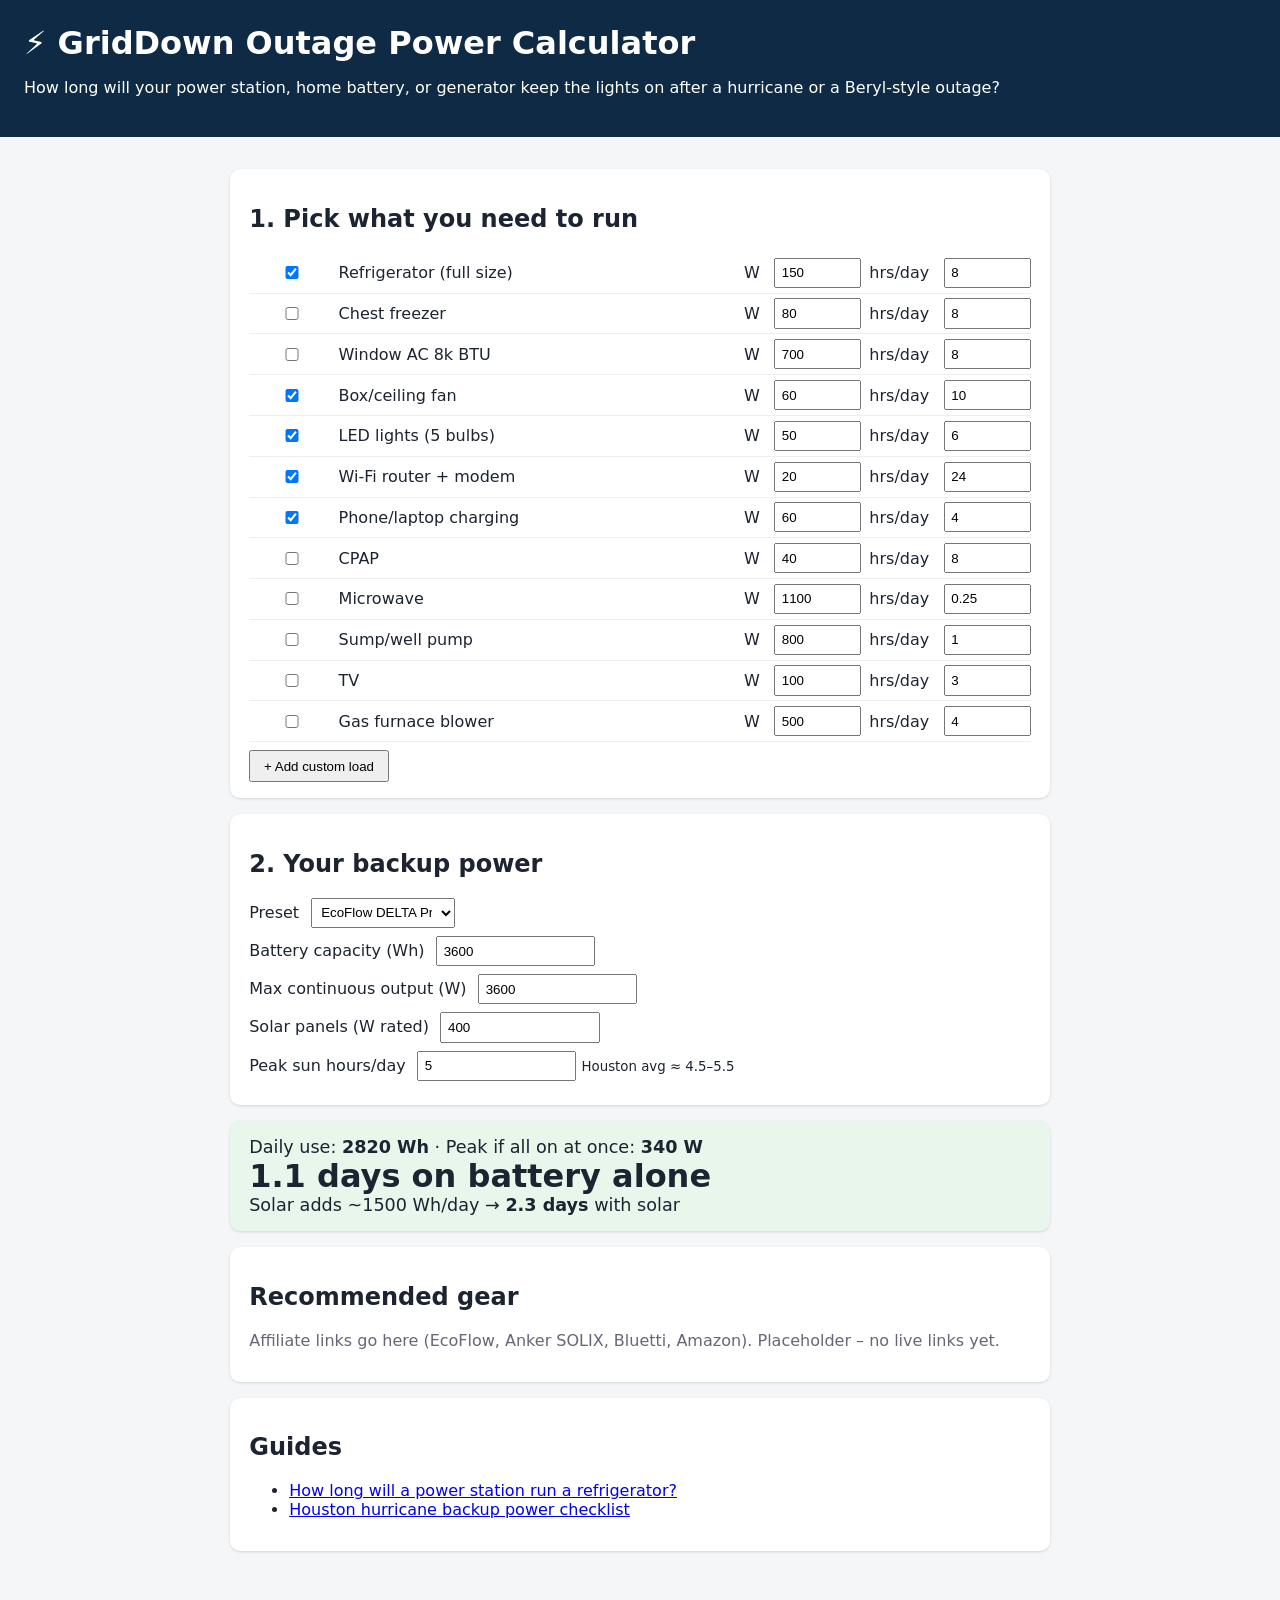
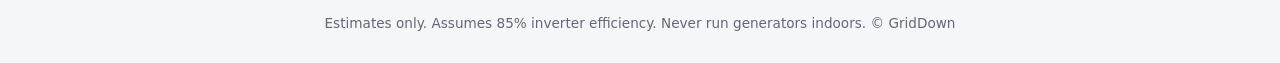
==== index.html @ 47492e11 "Initial site" ====
<!doctype html><html lang="en"><head><meta charset="utf-8"><meta name="viewport" content="width=device-width,initial-scale=1">
<title>Outage Power Calculator – How long will my power station or battery run my house? | GridDown</title>
<meta name="description" content="Free backup power calculator for hurricane and grid outages. Pick appliances, enter your EcoFlow, Powerwall, or generator capacity, and see runtime and solar recharge time. Built for Houston & Gulf Coast.">
<link rel="stylesheet" href="style.css"></head><body>
<header><h1>⚡ GridDown Outage Power Calculator</h1><p>How long will your power station, home battery, or generator keep the lights on after a hurricane or a Beryl-style outage?</p></header>
<main>
<section class="card"><h2>1. Pick what you need to run</h2><div id="apps"></div>
<button id="add">+ Add custom load</button></section>
<section class="card"><h2>2. Your backup power</h2>
<label>Preset <select id="preset"></select></label>
<label>Battery capacity (Wh) <input id="wh" type="number" value="3600"></label>
<label>Max continuous output (W) <input id="out" type="number" value="3600"></label>
<label>Solar panels (W rated) <input id="solar" type="number" value="400"></label>
<label>Peak sun hours/day <input id="psh" type="number" step="0.1" value="5"> <small>Houston avg ≈ 4.5–5.5</small></label></section>
<section class="card result" id="result"></section>
<section class="card"><h2>Recommended gear</h2><p class="muted">Affiliate links go here (EcoFlow, Anker SOLIX, Bluetti, Amazon). Placeholder – no live links yet.</p></section>
<section class="card"><h2>Guides</h2><ul><li><a href="guides/fridge-runtime.html">How long will a power station run a refrigerator?</a></li><li><a href="guides/houston-hurricane-power-checklist.html">Houston hurricane backup power checklist</a></li></ul></section>
</main><footer>Estimates only. Assumes 85% inverter efficiency. Never run generators indoors. © GridDown</footer>
<script src="app.js"></script></body></html>
---- style.css ----
body{font-family:system-ui,sans-serif;margin:0;background:#f4f6f8;color:#1b2430}header{background:#0f2a44;color:#fff;padding:1.5rem}header h1{margin:0 0 .4rem}main{max-width:820px;margin:auto;padding:1rem}.card{background:#fff;border-radius:10px;padding:1rem 1.2rem;margin:1rem 0;box-shadow:0 1px 3px #0002}label{display:block;margin:.5rem 0}input,select{padding:.35rem;margin-left:.4rem;width:9rem}.row{display:flex;gap:.5rem;align-items:center;border-bottom:1px solid #eee;padding:.3rem 0}.row span{flex:1}.row input{width:4.5rem}.result{background:#e8f6ec;font-size:1.1rem}.big{font-size:2rem;font-weight:700}.warn{color:#b00}.muted{color:#667}footer{text-align:center;color:#667;padding:2rem;font-size:.85rem}button{padding:.4rem .8rem;margin-top:.5rem}
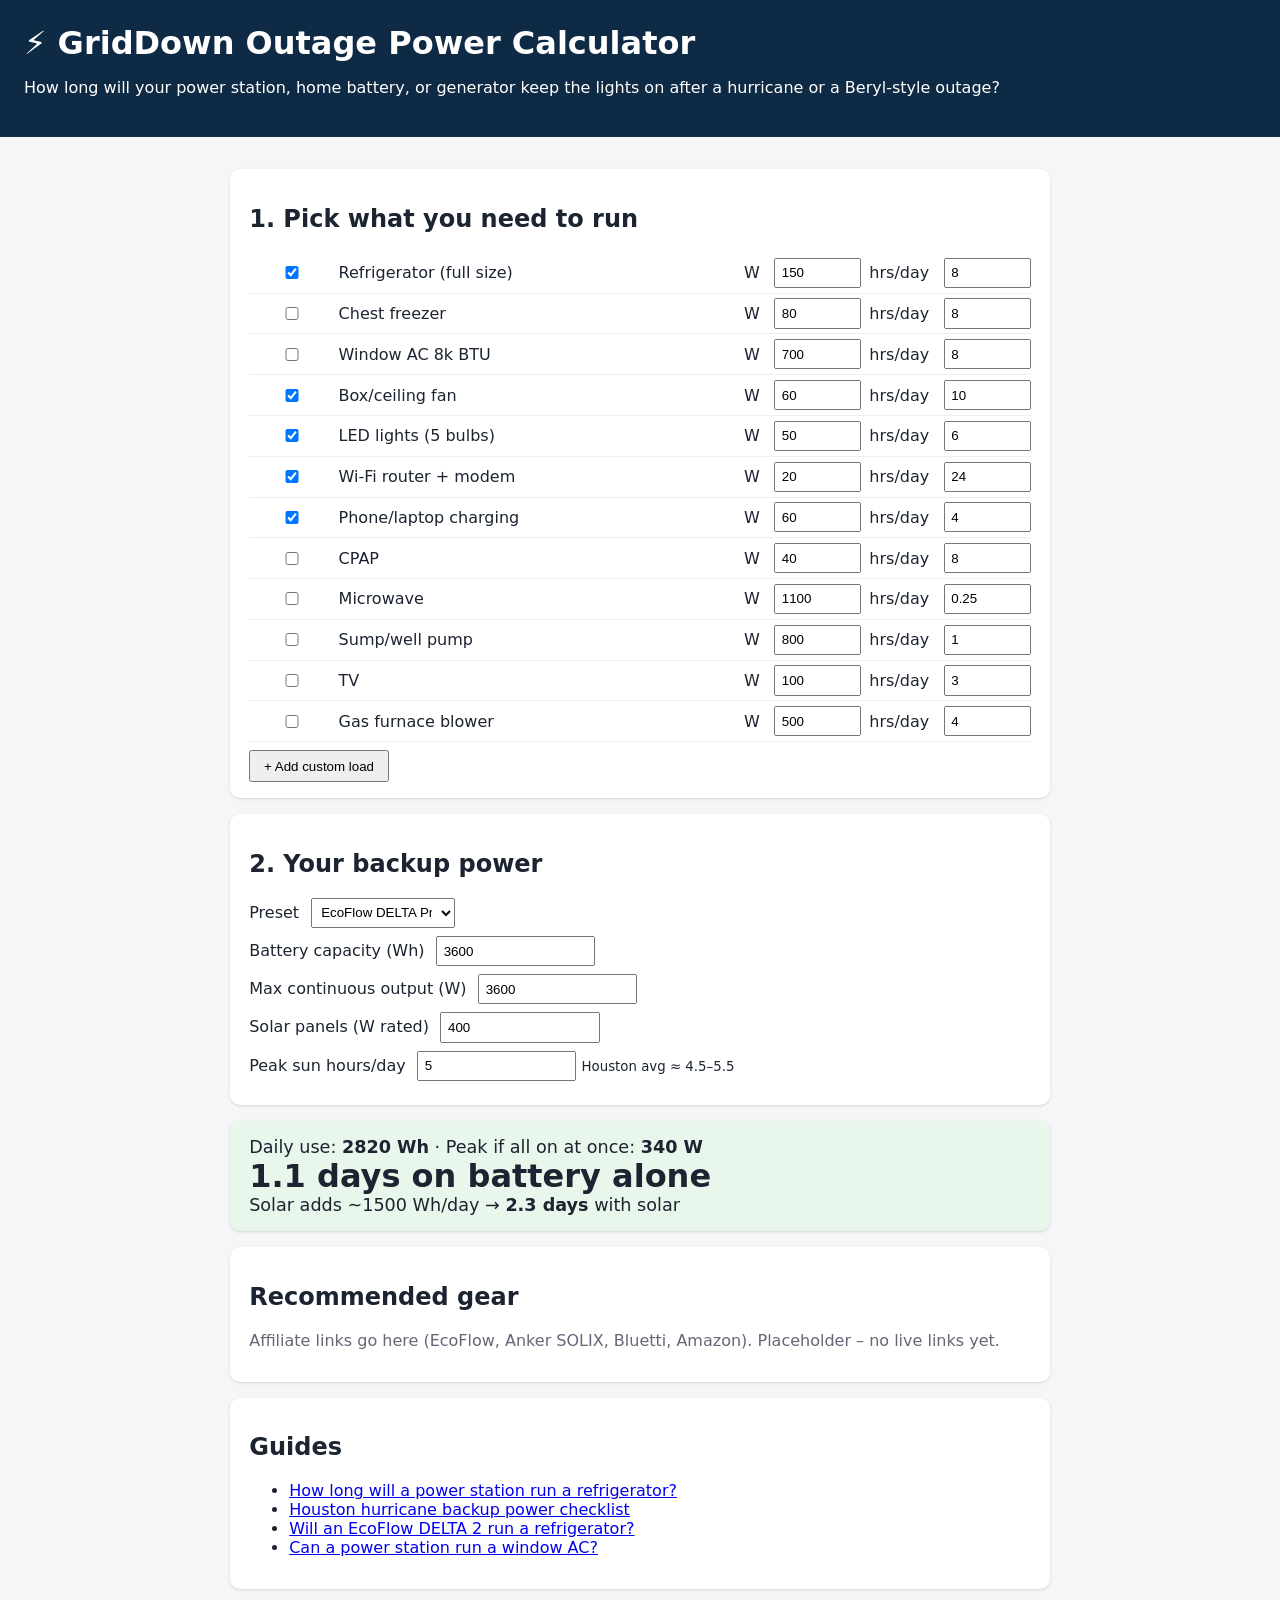
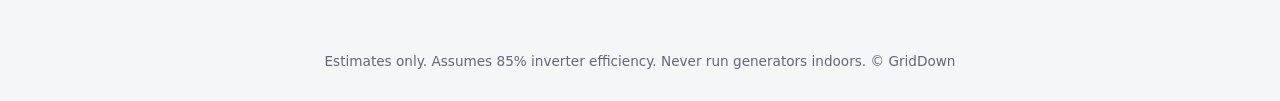
==== commit 467b3504: "Add 2 SEO guides, sitemap, robots" ====
--- a/index.html
+++ b/index.html
@@ -14,6 +14,6 @@
 <label>Peak sun hours/day <input id="psh" type="number" step="0.1" value="5"> <small>Houston avg ≈ 4.5–5.5</small></label></section>
 <section class="card result" id="result"></section>
 <section class="card"><h2>Recommended gear</h2><p class="muted">Affiliate links go here (EcoFlow, Anker SOLIX, Bluetti, Amazon). Placeholder – no live links yet.</p></section>
-<section class="card"><h2>Guides</h2><ul><li><a href="guides/fridge-runtime.html">How long will a power station run a refrigerator?</a></li><li><a href="guides/houston-hurricane-power-checklist.html">Houston hurricane backup power checklist</a></li></ul></section>
+<section class="card"><h2>Guides</h2><ul><li><a href="guides/fridge-runtime.html">How long will a power station run a refrigerator?</a></li><li><a href="guides/houston-hurricane-power-checklist.html">Houston hurricane backup power checklist</a></li><li><a href="guides/ecoflow-delta-2-refrigerator.html">Will an EcoFlow DELTA 2 run a refrigerator?</a></li><li><a href="guides/power-station-window-ac.html">Can a power station run a window AC?</a></li></ul></section>
 </main><footer>Estimates only. Assumes 85% inverter efficiency. Never run generators indoors. © GridDown</footer>
 <script src="app.js"></script></body></html>
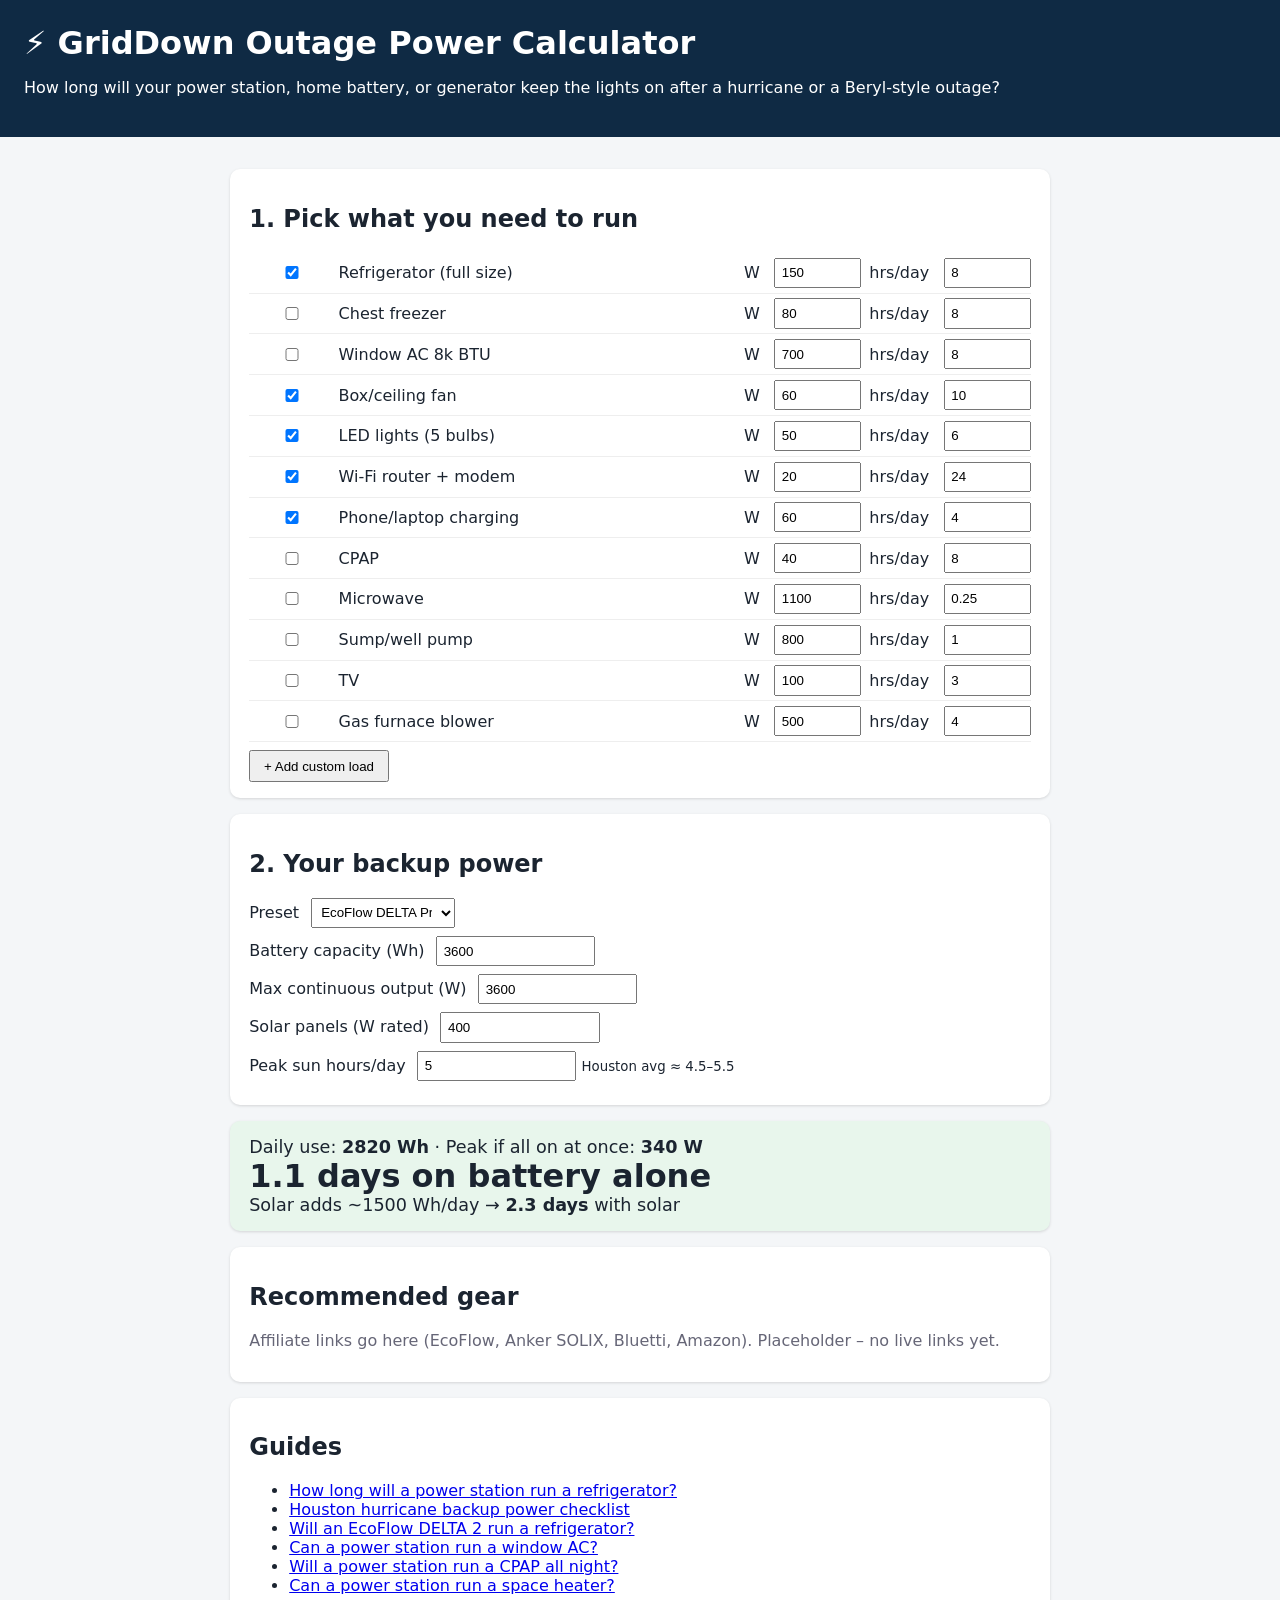
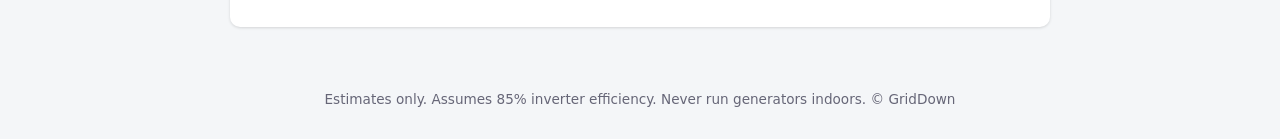
==== commit 56637c67: "Add CPAP and space heater guides" ====
--- a/index.html
+++ b/index.html
@@ -14,6 +14,6 @@
 <label>Peak sun hours/day <input id="psh" type="number" step="0.1" value="5"> <small>Houston avg ≈ 4.5–5.5</small></label></section>
 <section class="card result" id="result"></section>
 <section class="card"><h2>Recommended gear</h2><p class="muted">Affiliate links go here (EcoFlow, Anker SOLIX, Bluetti, Amazon). Placeholder – no live links yet.</p></section>
-<section class="card"><h2>Guides</h2><ul><li><a href="guides/fridge-runtime.html">How long will a power station run a refrigerator?</a></li><li><a href="guides/houston-hurricane-power-checklist.html">Houston hurricane backup power checklist</a></li><li><a href="guides/ecoflow-delta-2-refrigerator.html">Will an EcoFlow DELTA 2 run a refrigerator?</a></li><li><a href="guides/power-station-window-ac.html">Can a power station run a window AC?</a></li></ul></section>
+<section class="card"><h2>Guides</h2><ul><li><a href="guides/fridge-runtime.html">How long will a power station run a refrigerator?</a></li><li><a href="guides/houston-hurricane-power-checklist.html">Houston hurricane backup power checklist</a></li><li><a href="guides/ecoflow-delta-2-refrigerator.html">Will an EcoFlow DELTA 2 run a refrigerator?</a></li><li><a href="guides/power-station-window-ac.html">Can a power station run a window AC?</a></li><li><a href="guides/power-station-cpap.html">Will a power station run a CPAP all night?</a></li><li><a href="guides/power-station-space-heater.html">Can a power station run a space heater?</a></li></ul></section>
 </main><footer>Estimates only. Assumes 85% inverter efficiency. Never run generators indoors. © GridDown</footer>
 <script src="app.js"></script></body></html>
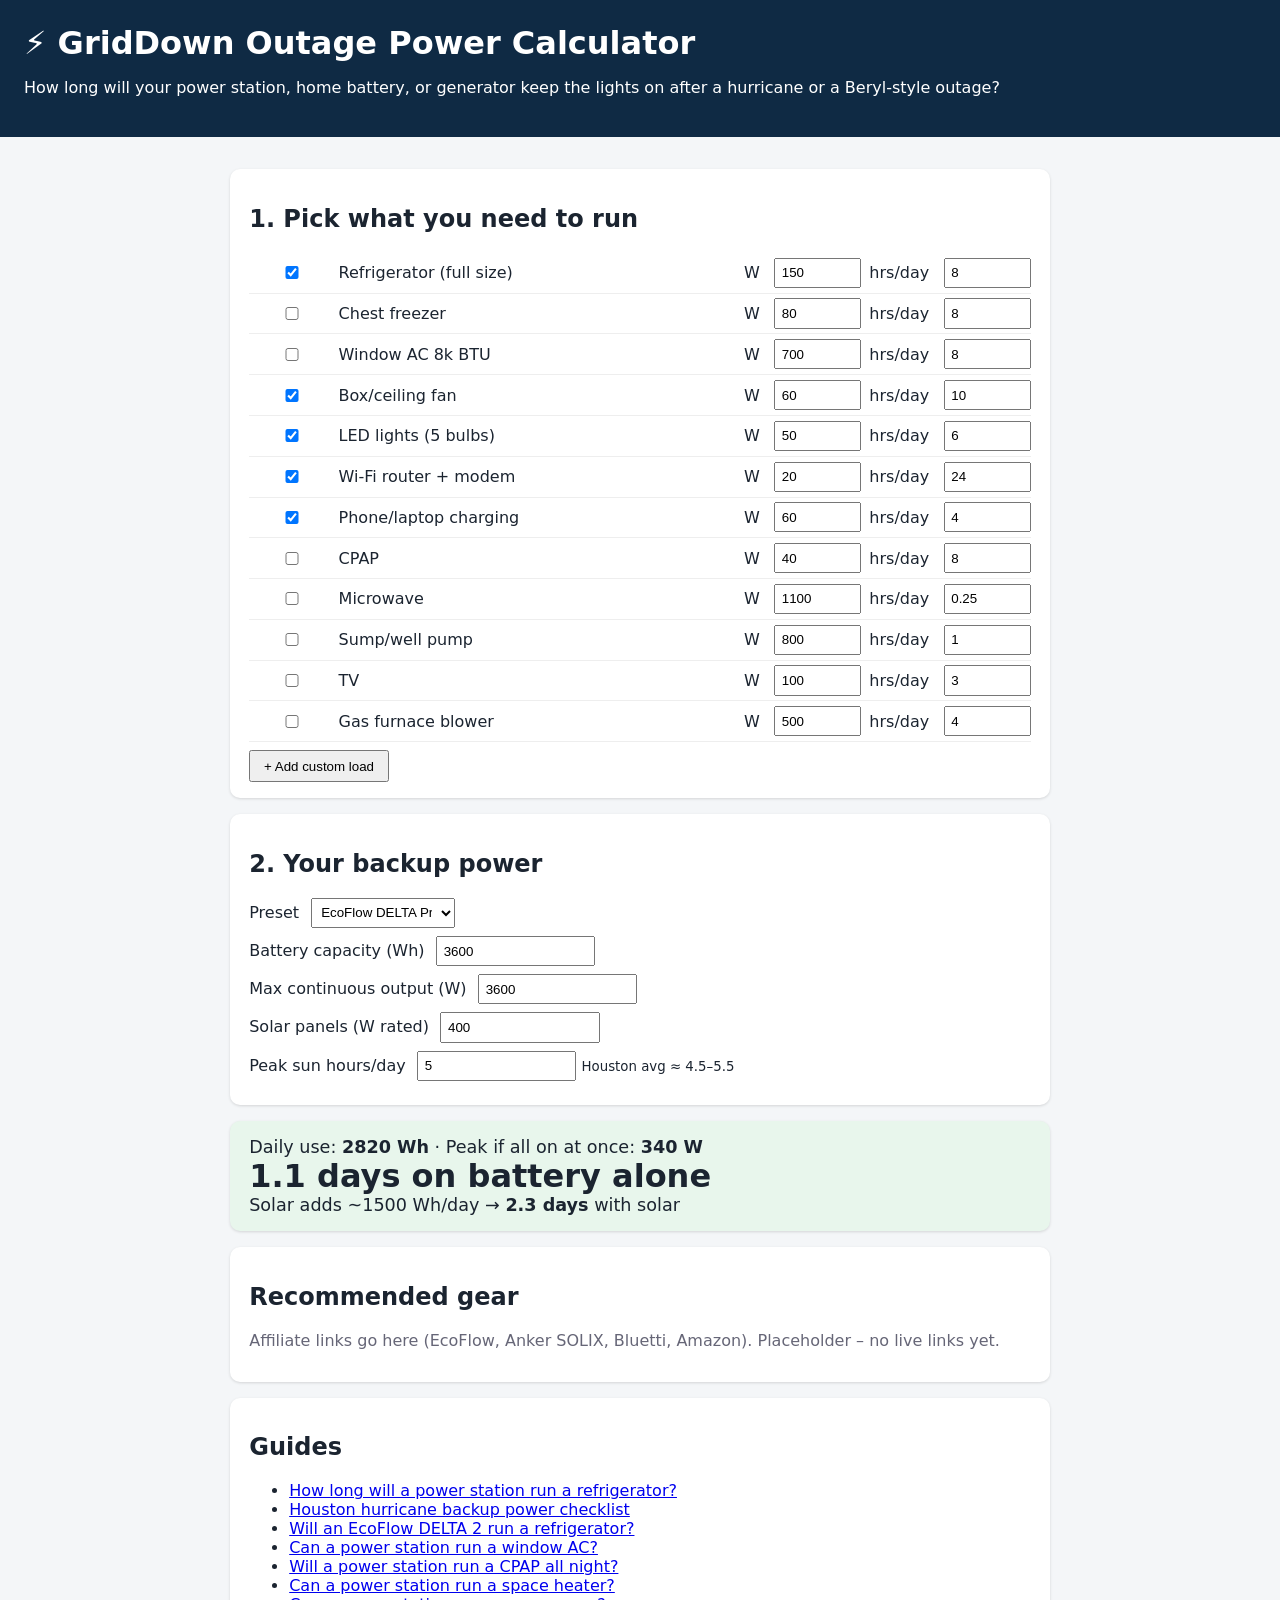
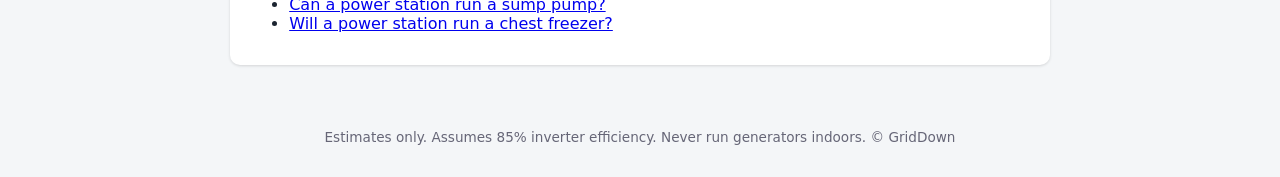
==== commit 37b79e24: "Add sump pump and chest freezer guides" ====
--- a/index.html
+++ b/index.html
@@ -14,6 +14,6 @@
 <label>Peak sun hours/day <input id="psh" type="number" step="0.1" value="5"> <small>Houston avg ≈ 4.5–5.5</small></label></section>
 <section class="card result" id="result"></section>
 <section class="card"><h2>Recommended gear</h2><p class="muted">Affiliate links go here (EcoFlow, Anker SOLIX, Bluetti, Amazon). Placeholder – no live links yet.</p></section>
-<section class="card"><h2>Guides</h2><ul><li><a href="guides/fridge-runtime.html">How long will a power station run a refrigerator?</a></li><li><a href="guides/houston-hurricane-power-checklist.html">Houston hurricane backup power checklist</a></li><li><a href="guides/ecoflow-delta-2-refrigerator.html">Will an EcoFlow DELTA 2 run a refrigerator?</a></li><li><a href="guides/power-station-window-ac.html">Can a power station run a window AC?</a></li><li><a href="guides/power-station-cpap.html">Will a power station run a CPAP all night?</a></li><li><a href="guides/power-station-space-heater.html">Can a power station run a space heater?</a></li></ul></section>
+<section class="card"><h2>Guides</h2><ul><li><a href="guides/fridge-runtime.html">How long will a power station run a refrigerator?</a></li><li><a href="guides/houston-hurricane-power-checklist.html">Houston hurricane backup power checklist</a></li><li><a href="guides/ecoflow-delta-2-refrigerator.html">Will an EcoFlow DELTA 2 run a refrigerator?</a></li><li><a href="guides/power-station-window-ac.html">Can a power station run a window AC?</a></li><li><a href="guides/power-station-cpap.html">Will a power station run a CPAP all night?</a></li><li><a href="guides/power-station-space-heater.html">Can a power station run a space heater?</a></li><li><a href="guides/power-station-sump-pump.html">Can a power station run a sump pump?</a></li><li><a href="guides/power-station-chest-freezer.html">Will a power station run a chest freezer?</a></li></ul></section>
 </main><footer>Estimates only. Assumes 85% inverter efficiency. Never run generators indoors. © GridDown</footer>
 <script src="app.js"></script></body></html>
